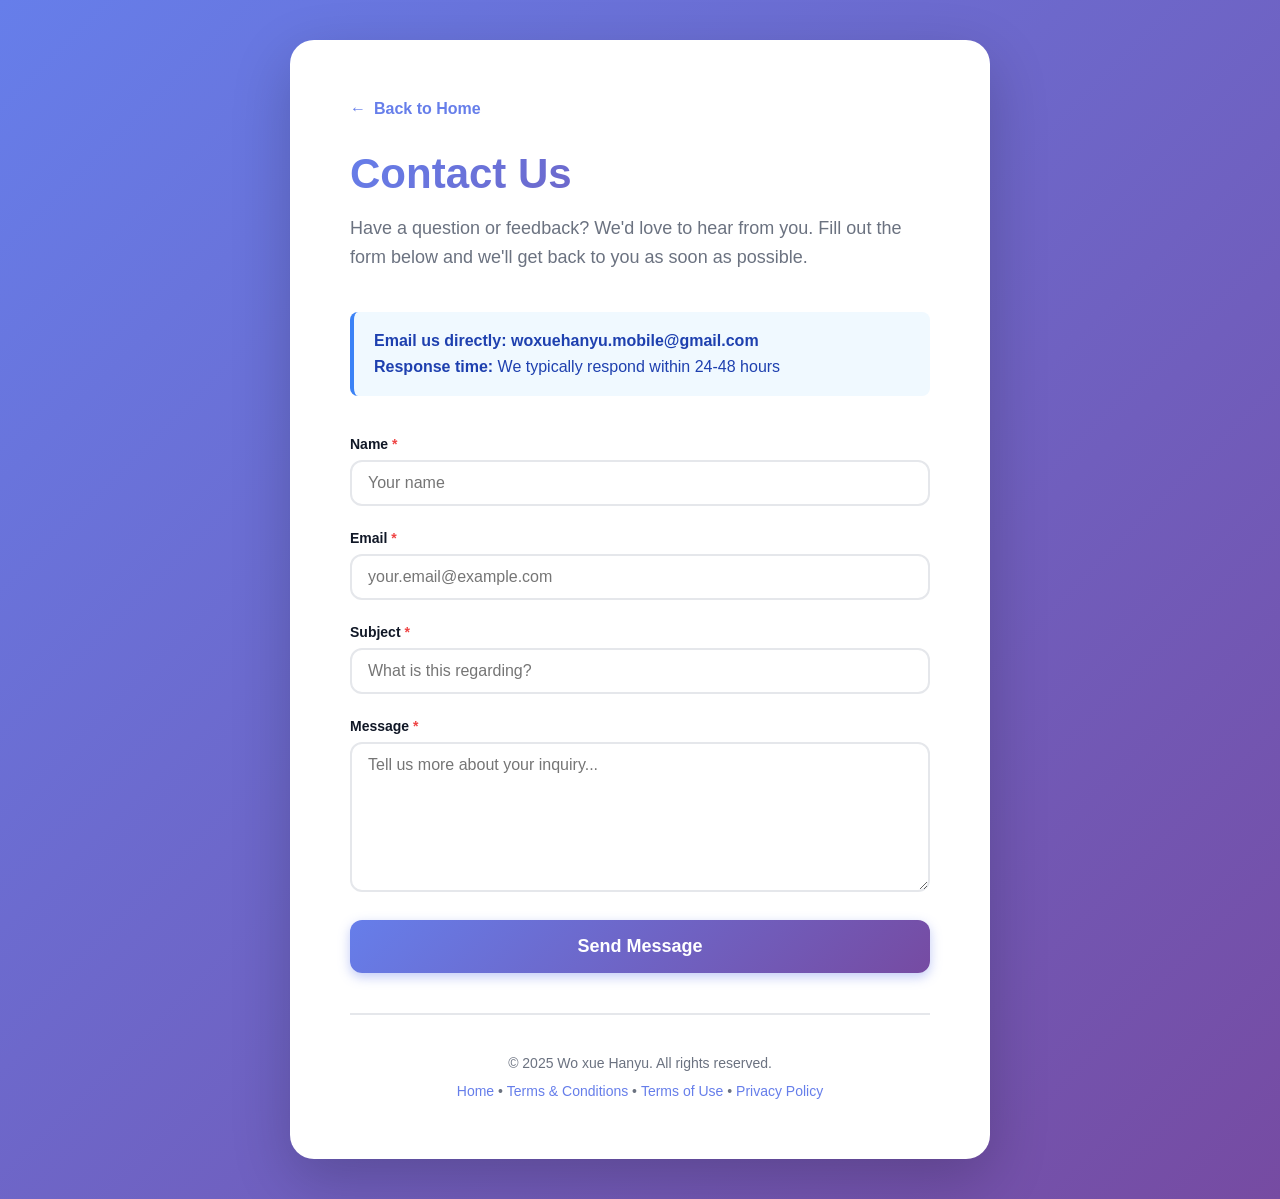
==== contact/index.html @ c4d93217 "add contact page" ====
<!DOCTYPE html>
<html lang="en">
<head>
  <meta charset="UTF-8">
  <meta name="viewport" content="width=device-width, initial-scale=1.0">
  <title>Contact Us - Wo xue Hanyu</title>
  <meta name="description" content="Get in touch with Wo xue Hanyu. We're here to help with any questions or feedback.">
  <link rel="icon" href="/assets/app_icon.png">

  <!-- Smart App Banner for iOS -->
  <meta name="apple-itunes-app" content="app-id=6754384426">

  <style>
    * {
      margin: 0;
      padding: 0;
      box-sizing: border-box;
    }

    body {
      font-family: -apple-system, BlinkMacSystemFont, 'Segoe UI', Roboto, Oxygen, Ubuntu, sans-serif;
      background: linear-gradient(135deg, #667eea 0%, #764ba2 100%);
      min-height: 100vh;
      color: #111827;
      padding: 40px 20px;
    }

    body.smart-banner-visible {
      padding-top: 116px;
    }

    /* Smart App Banner */
    .smart-banner {
      position: fixed;
      top: 0;
      left: 0;
      right: 0;
      background: white;
      border-bottom: 1px solid #e5e7eb;
      padding: 12px 16px;
      display: flex;
      align-items: center;
      gap: 12px;
      z-index: 9999;
      box-shadow: 0 2px 8px rgba(0,0,0,0.1);
      transform: translateY(-100%);
      transition: transform 0.3s ease;
    }

    .smart-banner.show {
      transform: translateY(0);
    }

    .smart-banner.hidden {
      display: none;
    }

    .smart-banner-icon {
      width: 48px;
      height: 48px;
      border-radius: 10px;
      flex-shrink: 0;
    }

    .smart-banner-info {
      flex: 1;
      min-width: 0;
    }

    .smart-banner-title {
      font-weight: 600;
      font-size: 14px;
      color: #111827;
      margin-bottom: 2px;
    }

    .smart-banner-subtitle {
      font-size: 12px;
      color: #6b7280;
    }

    .smart-banner-button {
      padding: 8px 20px;
      background: #667eea;
      color: white;
      border: none;
      border-radius: 20px;
      font-weight: 600;
      font-size: 14px;
      cursor: pointer;
      white-space: nowrap;
      flex-shrink: 0;
      transition: background 0.2s;
    }

    .smart-banner-button:hover {
      background: #5568d3;
    }

    .smart-banner-close {
      background: none;
      border: none;
      color: #9ca3af;
      font-size: 24px;
      cursor: pointer;
      padding: 0;
      width: 24px;
      height: 24px;
      display: flex;
      align-items: center;
      justify-content: center;
      flex-shrink: 0;
      line-height: 1;
    }

    .smart-banner-close:hover {
      color: #6b7280;
    }

    .container {
      max-width: 700px;
      margin: 0 auto;
      background: white;
      border-radius: 24px;
      padding: 60px;
      box-shadow: 0 20px 60px rgba(0,0,0,0.2);
      animation: fadeInUp 0.8s ease-out;
    }

    @keyframes fadeInUp {
      from {
        opacity: 0;
        transform: translateY(40px);
      }
      to {
        opacity: 1;
        transform: translateY(0);
      }
    }

    .back-link {
      display: inline-flex;
      align-items: center;
      gap: 8px;
      color: #667eea;
      text-decoration: none;
      font-weight: 600;
      margin-bottom: 32px;
      transition: all 0.2s ease;
    }

    .back-link:hover {
      color: #764ba2;
      transform: translateX(-4px);
    }

    h1 {
      font-size: 42px;
      font-weight: 800;
      background: linear-gradient(135deg, #667eea, #764ba2);
      -webkit-background-clip: text;
      -webkit-text-fill-color: transparent;
      background-clip: text;
      margin-bottom: 16px;
    }

    .subtitle {
      color: #6b7280;
      font-size: 18px;
      margin-bottom: 40px;
      line-height: 1.6;
    }

    .contact-info {
      background: #f0f9ff;
      border-left: 4px solid #3b82f6;
      padding: 20px;
      margin-bottom: 40px;
      border-radius: 8px;
    }

    .contact-info p {
      margin-bottom: 8px;
      color: #1e40af;
      font-size: 16px;
    }

    .contact-info p:last-child {
      margin-bottom: 0;
    }

    .contact-info a {
      color: #1e40af;
      font-weight: 600;
      text-decoration: none;
    }

    .contact-info a:hover {
      text-decoration: underline;
    }

    .form-group {
      margin-bottom: 24px;
    }

    label {
      display: block;
      font-weight: 600;
      color: #111827;
      margin-bottom: 8px;
      font-size: 14px;
    }

    input[type="text"],
    input[type="email"],
    textarea {
      width: 100%;
      padding: 12px 16px;
      border: 2px solid #e5e7eb;
      border-radius: 12px;
      font-size: 16px;
      font-family: inherit;
      transition: all 0.2s;
      background: white;
    }

    input[type="text"]:focus,
    input[type="email"]:focus,
    textarea:focus {
      outline: none;
      border-color: #667eea;
      box-shadow: 0 0 0 3px rgba(102, 126, 234, 0.1);
    }

    textarea {
      resize: vertical;
      min-height: 150px;
    }

    .required {
      color: #ef4444;
    }

    .submit-btn {
      width: 100%;
      padding: 16px 32px;
      background: linear-gradient(135deg, #667eea, #764ba2);
      color: white;
      border: none;
      border-radius: 12px;
      font-weight: 600;
      font-size: 18px;
      cursor: pointer;
      transition: all 0.3s ease;
      box-shadow: 0 4px 12px rgba(102, 126, 234, 0.4);
    }

    .submit-btn:hover {
      transform: translateY(-2px);
      box-shadow: 0 6px 20px rgba(102, 126, 234, 0.5);
    }

    .submit-btn:active {
      transform: translateY(0);
    }

    .submit-btn:disabled {
      background: #9ca3af;
      cursor: not-allowed;
      transform: none;
    }

    .success-message {
      background: #d1fae5;
      border-left: 4px solid #10b981;
      padding: 16px 20px;
      margin-bottom: 24px;
      border-radius: 8px;
      color: #065f46;
      display: none;
    }

    .success-message.show {
      display: block;
    }

    footer {
      text-align: center;
      margin-top: 40px;
      padding-top: 40px;
      border-top: 2px solid #e5e7eb;
      color: #6b7280;
      font-size: 14px;
    }

    footer a {
      color: #667eea;
      text-decoration: none;
      font-weight: 500;
      transition: color 0.2s;
    }

    footer a:hover {
      color: #764ba2;
    }

    @media (max-width: 768px) {
      .container {
        padding: 40px 28px;
      }

      h1 {
        font-size: 32px;
      }

      .subtitle {
        font-size: 16px;
      }
    }
  </style>
</head>
<body>
  <!-- Smart App Banner -->
  <div class="smart-banner" id="smartBanner">
    <img src="/assets/app_icon.png" alt="App Icon" class="smart-banner-icon">
    <div class="smart-banner-info">
      <div class="smart-banner-title">Wo xue Hanyu</div>
      <div class="smart-banner-subtitle" id="bannerSubtitle">Get the app</div>
    </div>
    <button class="smart-banner-button" id="bannerButton">VIEW</button>
    <button class="smart-banner-close" id="bannerClose">&times;</button>
  </div>

  <div class="container">
    <a href="/" class="back-link">
      <span>←</span>
      <span>Back to Home</span>
    </a>

    <h1>Contact Us</h1>
    <p class="subtitle">Have a question or feedback? We'd love to hear from you. Fill out the form below and we'll get back to you as soon as possible.</p>

    <div class="contact-info">
      <p><strong>Email us directly:</strong> <a href="mailto:woxuehanyu.mobile@gmail.com">woxuehanyu.mobile@gmail.com</a></p>
      <p><strong>Response time:</strong> We typically respond within 24-48 hours</p>
    </div>

    <div class="success-message" id="successMessage">
      Thank you for your message! We'll get back to you soon.
    </div>

    <form id="contactForm" method="POST">
      <div class="form-group">
        <label for="name">Name <span class="required">*</span></label>
        <input type="text" id="name" name="name" required placeholder="Your name">
      </div>

      <div class="form-group">
        <label for="email">Email <span class="required">*</span></label>
        <input type="email" id="email" name="email" required placeholder="your.email@example.com">
      </div>

      <div class="form-group">
        <label for="subject">Subject <span class="required">*</span></label>
        <input type="text" id="subject" name="subject" required placeholder="What is this regarding?">
      </div>

      <div class="form-group">
        <label for="message">Message <span class="required">*</span></label>
        <textarea id="message" name="message" required placeholder="Tell us more about your inquiry..."></textarea>
      </div>

      <button type="submit" class="submit-btn" id="submitBtn">Send Message</button>
    </form>

    <footer>
      <p>&copy; 2025 Wo xue Hanyu. All rights reserved.</p>
      <p style="margin-top: 12px;">
        <a href="/">Home</a> •
        <a href="/terms_and_conditions">Terms & Conditions</a> •
        <a href="/EULA">Terms of Use</a> •
        <a href="/privacy_policy">Privacy Policy</a>
      </p>
    </footer>
  </div>

  <script>
    // Smart App Banner
    (function() {
      const banner = document.getElementById('smartBanner');
      const bannerButton = document.getElementById('bannerButton');
      const bannerClose = document.getElementById('bannerClose');
      const bannerSubtitle = document.getElementById('bannerSubtitle');

      const bannerDismissed = localStorage.getItem('smartBannerDismissed');
      if (bannerDismissed) {
        banner.classList.add('hidden');
        return;
      }

      const userAgent = navigator.userAgent || navigator.vendor || window.opera;
      const isIOS = /iPad|iPhone|iPod/.test(userAgent) && !window.MSStream;
      const isAndroid = /android/i.test(userAgent);

      const universalLink = 'https://woxuehanyu.site/app';
      const appStoreLink = 'https://apps.apple.com/app/id6754384426';
      const playStoreLink = 'https://play.google.com/store/apps/details?id=com.woxuehanyu.prod';

      if (isIOS || isAndroid) {
        setTimeout(() => {
          banner.classList.add('show');
          document.body.classList.add('smart-banner-visible');
        }, 500);

        if (isIOS) {
          bannerSubtitle.textContent = 'Free - On the App Store';
        } else if (isAndroid) {
          bannerSubtitle.textContent = 'Free - On Google Play';
        }

        bannerButton.addEventListener('click', () => {
          window.location.href = universalLink;
          setTimeout(() => {
            if (isIOS) {
              window.location.href = appStoreLink;
            } else if (isAndroid) {
              window.location.href = playStoreLink;
            }
          }, 1500);
        });

        bannerClose.addEventListener('click', () => {
          banner.classList.remove('show');
          setTimeout(() => {
            banner.classList.add('hidden');
            document.body.classList.remove('smart-banner-visible');
          }, 300);
          localStorage.setItem('smartBannerDismissed', 'true');
        });
      } else {
        banner.classList.add('hidden');
      }
    })();

    // Contact Form Handling
    const form = document.getElementById('contactForm');
    const submitBtn = document.getElementById('submitBtn');
    const successMessage = document.getElementById('successMessage');

    form.addEventListener('submit', function(e) {
      e.preventDefault();

      // Get form data
      const formData = new FormData(form);
      const name = formData.get('name');
      const email = formData.get('email');
      const subject = formData.get('subject');
      const message = formData.get('message');

      // Create mailto link with form data
      const mailtoLink = `mailto:woxuehanyu.mobile@gmail.com?subject=${encodeURIComponent(subject)}&body=${encodeURIComponent(
        `Name: ${name}\nEmail: ${email}\n\nMessage:\n${message}`
      )}`;

      // Open user's email client
      window.location.href = mailtoLink;

      // Show success message
      setTimeout(() => {
        successMessage.classList.add('show');
        form.reset();

        // Hide success message after 5 seconds
        setTimeout(() => {
          successMessage.classList.remove('show');
        }, 5000);
      }, 500);
    });
  </script>
</body>
</html>
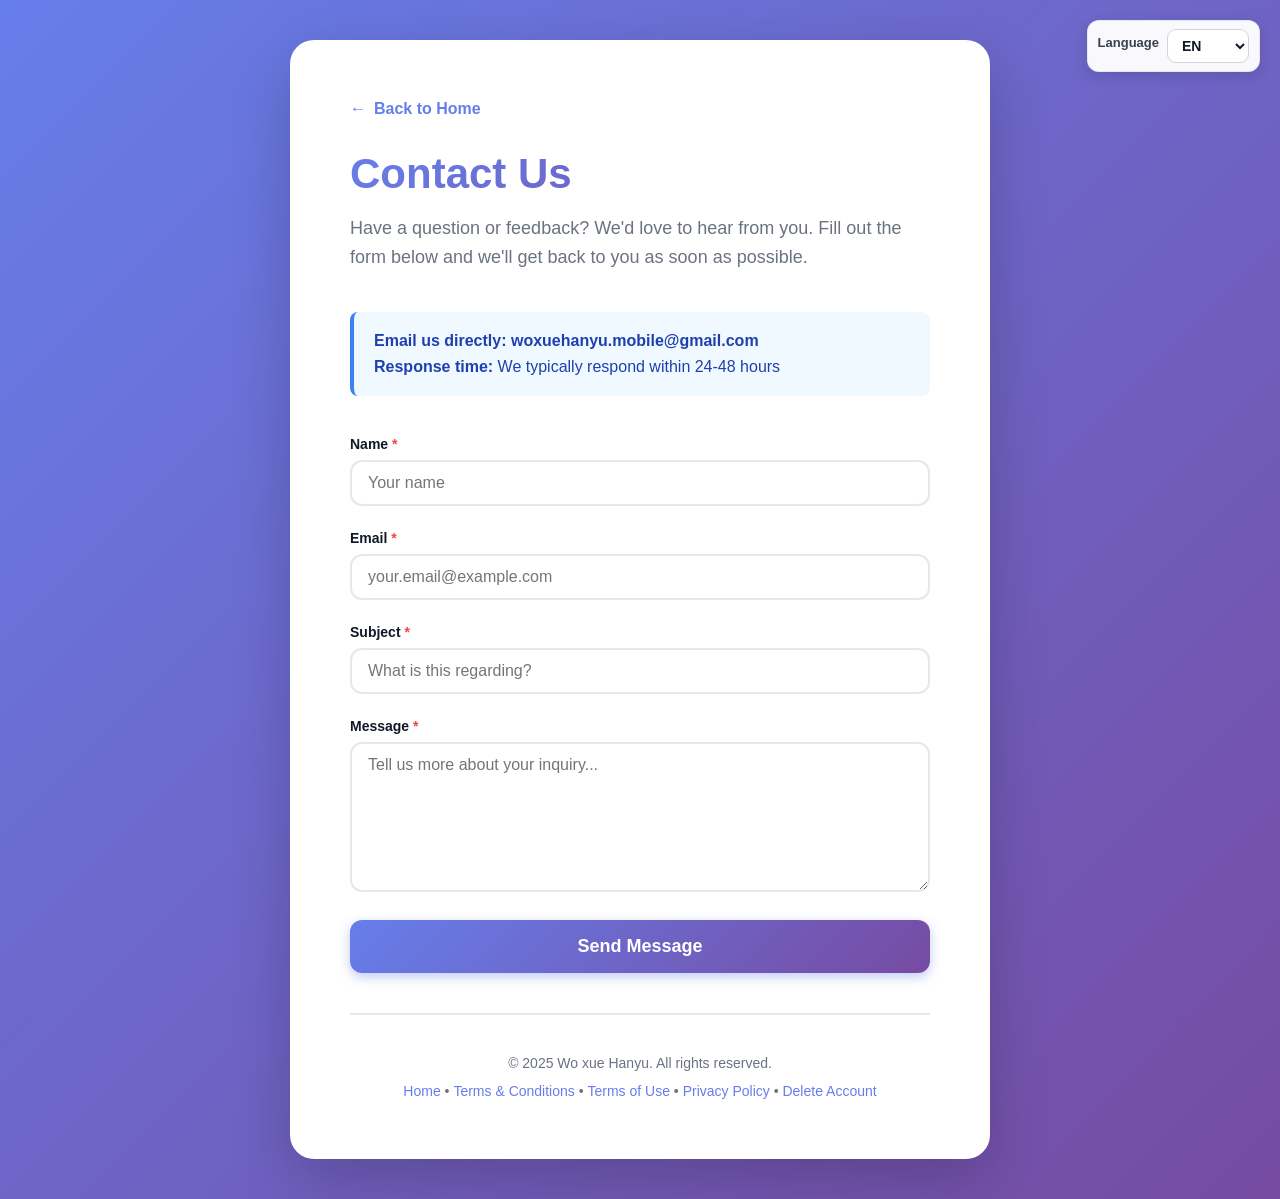
==== commit 84038c21: "language selectiion" ====
--- a/contact/index.html
+++ b/contact/index.html
@@ -318,6 +318,9 @@
       }
     }
   </style>
+  <link rel="stylesheet" href="/assets/language.css">
+  <script src="/assets/language.js" defer></script>
+
 </head>
 <body>
   <!-- Smart App Banner -->
@@ -334,15 +337,15 @@
   <div class="container">
     <a href="/" class="back-link">
       <span>←</span>
-      <span>Back to Home</span>
+      <span id="backText">Back to Home</span>
     </a>
 
-    <h1>Contact Us</h1>
-    <p class="subtitle">Have a question or feedback? We'd love to hear from you. Fill out the form below and we'll get back to you as soon as possible.</p>
+    <h1 id="pageTitle">Contact Us</h1>
+    <p class="subtitle" id="subtitle">Have a question or feedback? We'd love to hear from you. Fill out the form below and we'll get back to you as soon as possible.</p>
 
     <div class="contact-info">
-      <p><strong>Email us directly:</strong> <a href="mailto:woxuehanyu.mobile@gmail.com">woxuehanyu.mobile@gmail.com</a></p>
-      <p><strong>Response time:</strong> We typically respond within 24-48 hours</p>
+      <p><strong id="directEmailLabel">Email us directly:</strong> <a href="mailto:woxuehanyu.mobile@gmail.com">woxuehanyu.mobile@gmail.com</a></p>
+      <p><strong id="responseLabel">Response time:</strong> <span id="responseText">We typically respond within 24-48 hours</span></p>
     </div>
 
     <div class="success-message" id="successMessage">
@@ -351,22 +354,22 @@
 
     <form id="contactForm" method="POST">
       <div class="form-group">
-        <label for="name">Name <span class="required">*</span></label>
+        <label for="name" id="nameLabel">Name <span class="required">*</span></label>
         <input type="text" id="name" name="name" required placeholder="Your name">
       </div>
 
       <div class="form-group">
-        <label for="email">Email <span class="required">*</span></label>
+        <label for="email" id="emailLabel">Email <span class="required">*</span></label>
         <input type="email" id="email" name="email" required placeholder="your.email@example.com">
       </div>
 
       <div class="form-group">
-        <label for="subject">Subject <span class="required">*</span></label>
+        <label for="subject" id="subjectLabel">Subject <span class="required">*</span></label>
         <input type="text" id="subject" name="subject" required placeholder="What is this regarding?">
       </div>
 
       <div class="form-group">
-        <label for="message">Message <span class="required">*</span></label>
+        <label for="message" id="messageLabel">Message <span class="required">*</span></label>
         <textarea id="message" name="message" required placeholder="Tell us more about your inquiry..."></textarea>
       </div>
 
@@ -374,17 +377,99 @@
     </form>
 
     <footer>
-      <p>&copy; 2025 Wo xue Hanyu. All rights reserved.</p>
+      <p id="footerCopyright">&copy; 2025 Wo xue Hanyu. All rights reserved.</p>
       <p style="margin-top: 12px;">
-        <a href="/">Home</a> •
-        <a href="/terms_and_conditions">Terms & Conditions</a> •
-        <a href="/EULA">Terms of Use</a> •
-        <a href="/privacy_policy">Privacy Policy</a>
+        <a href="/" id="footerHome">Home</a> •
+        <a href="/terms_and_conditions" id="footerTermsConditions">Terms & Conditions</a> •
+        <a href="/EULA" id="footerTerms">Terms of Use</a> •
+        <a href="/privacy_policy" id="footerPrivacy">Privacy Policy</a> •
+        <a href="/delete-account" id="footerDelete">Delete Account</a>
       </p>
     </footer>
   </div>
 
   <script>
+    const contactTranslations = {
+      en: {
+        title: 'Contact Us - Wo xue Hanyu',
+        back: 'Back to Home',
+        pageTitle: 'Contact Us',
+        subtitle: "Have a question or feedback? We'd love to hear from you. Fill out the form below and we'll get back to you as soon as possible.",
+        directEmail: 'Email us directly:',
+        responseLabel: 'Response time:',
+        response: 'We typically respond within 24-48 hours',
+        success: "Thank you for your message! We'll get back to you soon.",
+        name: 'Name <span class="required">*</span>',
+        email: 'Email <span class="required">*</span>',
+        subject: 'Subject <span class="required">*</span>',
+        message: 'Message <span class="required">*</span>',
+        namePlaceholder: 'Your name',
+        emailPlaceholder: 'your.email@example.com',
+        subjectPlaceholder: 'What is this regarding?',
+        messagePlaceholder: 'Tell us more about your inquiry...',
+        send: 'Send Message',
+        footer: '© 2025 Wo xue Hanyu. All rights reserved.',
+        home: 'Home',
+        termsConditions: 'Terms & Conditions',
+        terms: 'Terms of Use',
+        privacy: 'Privacy Policy',
+        deleteAccount: 'Delete Account'
+      },
+      vi: {
+        title: 'Liên Hệ - Wo xue Hanyu',
+        back: 'Về trang chủ',
+        pageTitle: 'Liên Hệ',
+        subtitle: 'Bạn có câu hỏi hoặc góp ý? Hãy gửi thông tin bên dưới, chúng tôi sẽ phản hồi sớm nhất có thể.',
+        directEmail: 'Gửi email trực tiếp:',
+        responseLabel: 'Thời gian phản hồi:',
+        response: 'Chúng tôi thường phản hồi trong vòng 24-48 giờ',
+        success: 'Cảm ơn bạn đã gửi tin nhắn! Chúng tôi sẽ phản hồi sớm.',
+        name: 'Tên <span class="required">*</span>',
+        email: 'Email <span class="required">*</span>',
+        subject: 'Chủ đề <span class="required">*</span>',
+        message: 'Nội dung <span class="required">*</span>',
+        namePlaceholder: 'Tên của bạn',
+        emailPlaceholder: 'email.cua.ban@example.com',
+        subjectPlaceholder: 'Bạn muốn liên hệ về vấn đề gì?',
+        messagePlaceholder: 'Hãy cho chúng tôi biết thêm về yêu cầu của bạn...',
+        send: 'Gửi Tin Nhắn',
+        footer: '© 2025 Wo xue Hanyu. Bảo lưu mọi quyền.',
+        home: 'Trang chủ',
+        termsConditions: 'Điều Khoản & Điều Kiện',
+        terms: 'Điều Khoản Sử Dụng',
+        privacy: 'Chính Sách Bảo Mật',
+        deleteAccount: 'Xóa Tài Khoản'
+      }
+    };
+
+    window.applyLanguage = function(lang) {
+      const t = contactTranslations[lang] || contactTranslations.en;
+      document.documentElement.lang = contactTranslations[lang] ? lang : 'en';
+      document.title = t.title;
+      document.getElementById('backText').textContent = t.back;
+      document.getElementById('pageTitle').textContent = t.pageTitle;
+      document.getElementById('subtitle').textContent = t.subtitle;
+      document.getElementById('directEmailLabel').textContent = t.directEmail;
+      document.getElementById('responseLabel').textContent = t.responseLabel;
+      document.getElementById('responseText').textContent = t.response;
+      document.getElementById('successMessage').textContent = t.success;
+      document.getElementById('nameLabel').innerHTML = t.name;
+      document.getElementById('emailLabel').innerHTML = t.email;
+      document.getElementById('subjectLabel').innerHTML = t.subject;
+      document.getElementById('messageLabel').innerHTML = t.message;
+      document.getElementById('name').placeholder = t.namePlaceholder;
+      document.getElementById('email').placeholder = t.emailPlaceholder;
+      document.getElementById('subject').placeholder = t.subjectPlaceholder;
+      document.getElementById('message').placeholder = t.messagePlaceholder;
+      document.getElementById('submitBtn').textContent = t.send;
+      document.getElementById('footerCopyright').textContent = t.footer;
+      document.getElementById('footerHome').textContent = t.home;
+      document.getElementById('footerTermsConditions').textContent = t.termsConditions;
+      document.getElementById('footerTerms').textContent = t.terms;
+      document.getElementById('footerPrivacy').textContent = t.privacy;
+      document.getElementById('footerDelete').textContent = t.deleteAccount;
+    };
+
     // Smart App Banner
     (function() {
       const banner = document.getElementById('smartBanner');
--- a/assets/language.css
+++ b/assets/language.css
@@ -0,0 +1,58 @@
+.language-select-wrap {
+  position: fixed;
+  top: 20px;
+  right: 20px;
+  z-index: 10000;
+  display: flex;
+  align-items: center;
+  gap: 8px;
+  padding: 8px 10px;
+  border: 1px solid rgba(229, 231, 235, 0.9);
+  border-radius: 12px;
+  background: rgba(255, 255, 255, 0.96);
+  box-shadow: 0 4px 14px rgba(17, 24, 39, 0.14);
+}
+
+.language-select-wrap label {
+  color: #374151;
+  font-size: 13px;
+  font-weight: 700;
+}
+
+.language-select-wrap select {
+  min-width: 82px;
+  border: 1px solid #d1d5db;
+  border-radius: 9px;
+  background: white;
+  color: #111827;
+  cursor: pointer;
+  font: inherit;
+  font-size: 14px;
+  font-weight: 600;
+  padding: 7px 30px 7px 10px;
+}
+
+.language-select-wrap select:focus {
+  outline: 2px solid rgba(102, 126, 234, 0.35);
+  outline-offset: 2px;
+}
+
+body.smart-banner-visible .language-select-wrap {
+  top: 96px;
+}
+
+@media (max-width: 560px) {
+  .language-select-wrap {
+    top: 12px;
+    right: 12px;
+    padding: 6px 8px;
+  }
+
+  .language-select-wrap label {
+    display: none;
+  }
+
+  body.smart-banner-visible .language-select-wrap {
+    top: 88px;
+  }
+}
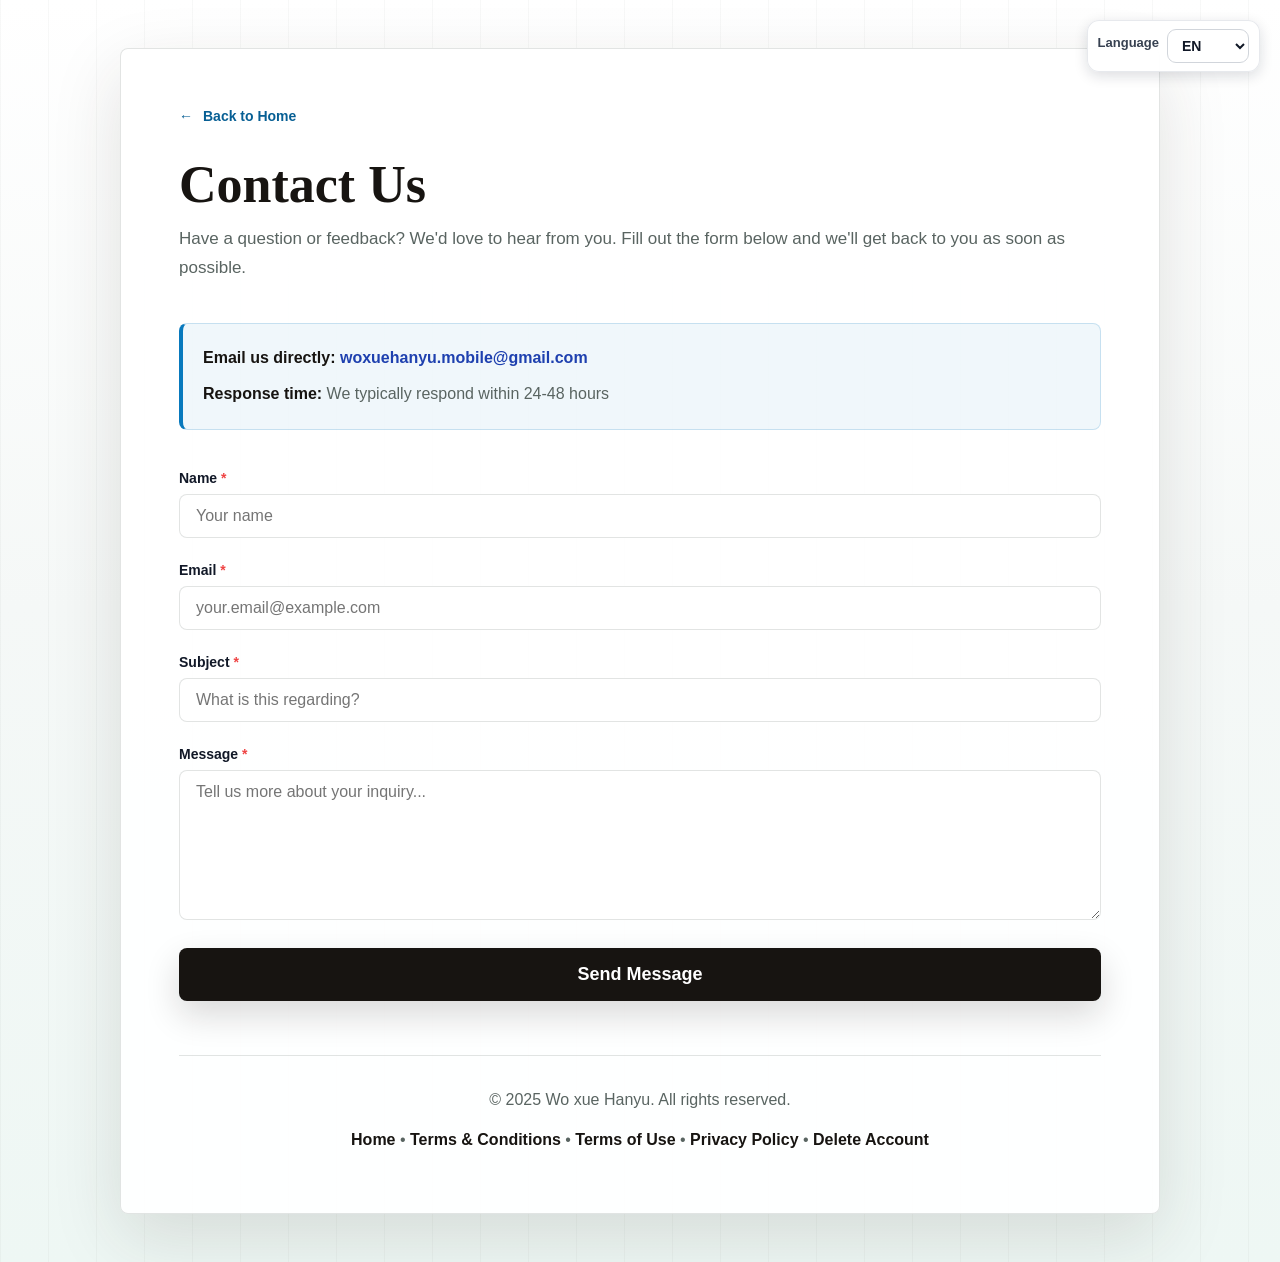
==== commit d993840b: "v" ====
--- a/contact/index.html
+++ b/contact/index.html
@@ -318,6 +318,7 @@
       }
     }
   </style>
+  <link rel="stylesheet" href="/assets/legal-pages.css">
   <link rel="stylesheet" href="/assets/language.css">
   <script src="/assets/language.js" defer></script>
 
--- a/assets/legal-pages.css
+++ b/assets/legal-pages.css
@@ -0,0 +1,253 @@
+:root {
+  color-scheme: light;
+  --legal-bg: #f5f8f7;
+  --legal-surface: #ffffff;
+  --legal-ink: #171411;
+  --legal-muted: #596461;
+  --legal-line: rgba(20, 33, 29, 0.12);
+  --legal-blue: #0879bd;
+  --legal-blue-strong: #075f94;
+  --legal-red: #bf3630;
+  --legal-shadow: 0 24px 70px rgba(50, 42, 33, 0.13);
+  --legal-radius: 8px;
+}
+
+body {
+  min-height: 100vh;
+  padding: 48px 20px !important;
+  background:
+    linear-gradient(90deg, rgba(20, 33, 29, 0.032) 1px, transparent 1px),
+    linear-gradient(180deg, #ffffff 0%, var(--legal-bg) 48%, #eef7f4 100%) !important;
+  background-size: 48px 48px, auto !important;
+  color: var(--legal-ink) !important;
+  font-family: ui-sans-serif, -apple-system, BlinkMacSystemFont, "Segoe UI", sans-serif !important;
+}
+
+body.smart-banner-visible {
+  padding-top: 124px !important;
+}
+
+.smart-banner {
+  background: rgba(255, 255, 255, 0.96) !important;
+  border-bottom: 1px solid var(--legal-line) !important;
+  box-shadow: 0 10px 32px rgba(23, 20, 17, 0.12) !important;
+  backdrop-filter: blur(14px);
+}
+
+.smart-banner-title {
+  color: var(--legal-ink) !important;
+  font-weight: 800 !important;
+}
+
+.smart-banner-subtitle {
+  color: var(--legal-muted) !important;
+}
+
+.smart-banner-button {
+  border-radius: 999px !important;
+  background: var(--legal-blue) !important;
+  font-weight: 800 !important;
+}
+
+.smart-banner-close {
+  color: var(--legal-muted) !important;
+}
+
+.container {
+  width: min(100%, 1040px) !important;
+  max-width: 1040px !important;
+  margin: 0 auto !important;
+  padding: 58px !important;
+  border: 1px solid var(--legal-line) !important;
+  border-radius: var(--legal-radius) !important;
+  background: rgba(255, 255, 255, 0.92) !important;
+  box-shadow: var(--legal-shadow) !important;
+  animation: none !important;
+}
+
+.back-link {
+  display: inline-flex !important;
+  align-items: center !important;
+  gap: 10px !important;
+  margin-bottom: 34px !important;
+  color: var(--legal-blue-strong) !important;
+  font-size: 14px !important;
+  font-weight: 850 !important;
+  text-decoration: none !important;
+}
+
+.back-link:hover {
+  color: var(--legal-red) !important;
+  transform: none !important;
+}
+
+h1 {
+  margin-bottom: 14px !important;
+  background: none !important;
+  -webkit-text-fill-color: currentColor !important;
+  color: var(--legal-ink) !important;
+  font-family: ui-serif, Georgia, "Times New Roman", serif !important;
+  font-size: 52px !important;
+  line-height: 1.02 !important;
+  font-weight: 900 !important;
+  letter-spacing: 0 !important;
+}
+
+h2 {
+  margin-top: 42px !important;
+  margin-bottom: 14px !important;
+  color: var(--legal-ink) !important;
+  font-family: ui-serif, Georgia, "Times New Roman", serif !important;
+  font-size: 30px !important;
+  line-height: 1.14 !important;
+  font-weight: 900 !important;
+  letter-spacing: 0 !important;
+}
+
+h3 {
+  margin-top: 28px !important;
+  margin-bottom: 10px !important;
+  color: var(--legal-ink) !important;
+  font-size: 18px !important;
+  line-height: 1.35 !important;
+  font-weight: 850 !important;
+}
+
+.last-updated,
+.subtitle,
+.lead {
+  color: var(--legal-muted) !important;
+  font-size: 17px !important;
+  line-height: 1.7 !important;
+}
+
+p,
+li {
+  color: var(--legal-muted) !important;
+  font-size: 16px !important;
+  line-height: 1.78 !important;
+}
+
+strong {
+  color: var(--legal-ink) !important;
+  font-weight: 850 !important;
+}
+
+a {
+  color: var(--legal-blue-strong);
+}
+
+hr {
+  border-top: 1px solid var(--legal-line) !important;
+}
+
+.intro,
+.notice,
+.highlight-box,
+.contact-info,
+.cta-box,
+.summary,
+.success-message,
+.link-box {
+  border: 1px solid rgba(8, 121, 189, 0.18) !important;
+  border-left: 4px solid var(--legal-blue) !important;
+  border-radius: var(--legal-radius) !important;
+  background: rgba(8, 121, 189, 0.06) !important;
+  box-shadow: none !important;
+}
+
+.section-card {
+  border: 1px solid var(--legal-line) !important;
+  border-radius: var(--legal-radius) !important;
+  background: rgba(255, 255, 255, 0.8) !important;
+}
+
+input[type="text"],
+input[type="email"],
+textarea {
+  border: 1px solid var(--legal-line) !important;
+  border-radius: var(--legal-radius) !important;
+  background: white !important;
+  color: var(--legal-ink) !important;
+}
+
+input[type="text"]:focus,
+input[type="email"]:focus,
+textarea:focus {
+  border-color: var(--legal-blue) !important;
+  box-shadow: 0 0 0 3px rgba(8, 121, 189, 0.12) !important;
+}
+
+.submit-btn,
+.button {
+  border-radius: var(--legal-radius) !important;
+  background: var(--legal-ink) !important;
+  color: white !important;
+  box-shadow: 0 14px 34px rgba(23, 20, 17, 0.16) !important;
+}
+
+.submit-btn:hover,
+.button:hover {
+  transform: translateY(-1px) !important;
+  box-shadow: 0 18px 42px rgba(23, 20, 17, 0.2) !important;
+}
+
+footer {
+  margin-top: 54px !important;
+  padding-top: 30px !important;
+  border-top: 1px solid var(--legal-line) !important;
+  color: var(--legal-muted) !important;
+}
+
+footer p {
+  color: var(--legal-muted) !important;
+}
+
+footer a {
+  color: var(--legal-ink) !important;
+  font-weight: 750 !important;
+}
+
+footer a:hover {
+  color: var(--legal-blue) !important;
+}
+
+.language-select-wrap {
+  top: 20px !important;
+  right: 20px !important;
+}
+
+body.smart-banner-visible .language-select-wrap {
+  top: 96px !important;
+}
+
+@media (max-width: 768px) {
+  body {
+    padding: 28px 14px !important;
+  }
+
+  body.smart-banner-visible {
+    padding-top: 108px !important;
+  }
+
+  .container {
+    padding: 34px 22px !important;
+  }
+
+  h1 {
+    font-size: 38px !important;
+  }
+
+  h2 {
+    font-size: 25px !important;
+  }
+
+  .language-select-wrap {
+    top: 12px !important;
+    right: 12px !important;
+  }
+
+  body.smart-banner-visible .language-select-wrap {
+    top: 88px !important;
+  }
+}
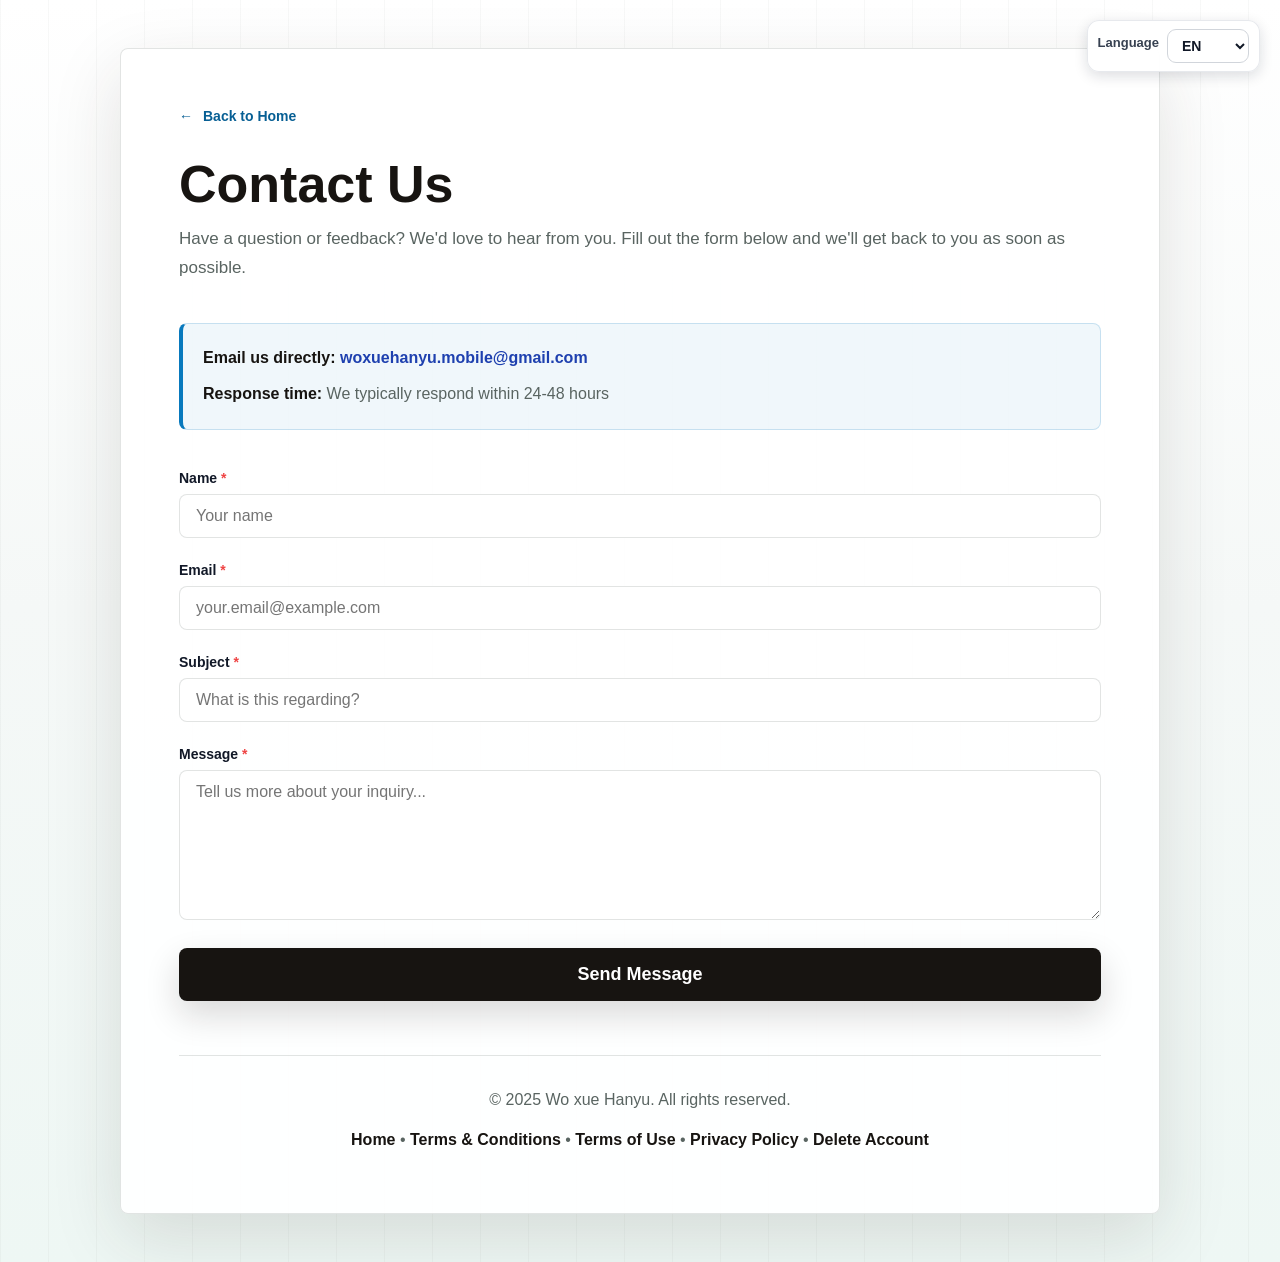
==== commit fdbda2f1: "update domain to .com" ====
--- a/contact/index.html
+++ b/contact/index.html
@@ -488,7 +488,7 @@
       const isIOS = /iPad|iPhone|iPod/.test(userAgent) && !window.MSStream;
       const isAndroid = /android/i.test(userAgent);
 
-      const universalLink = 'https://woxuehanyu.site/app';
+      const universalLink = 'https://woxuehanyu.com/app';
       const appStoreLink = 'https://apps.apple.com/app/id6754384426';
       const playStoreLink = 'https://play.google.com/store/apps/details?id=com.woxuehanyu.prod';
 
--- a/assets/legal-pages.css
+++ b/assets/legal-pages.css
@@ -10,6 +10,7 @@
   --legal-red: #bf3630;
   --legal-shadow: 0 24px 70px rgba(50, 42, 33, 0.13);
   --legal-radius: 8px;
+  --legal-font: ui-sans-serif, -apple-system, BlinkMacSystemFont, "Segoe UI", sans-serif;
 }
 
 body {
@@ -20,7 +21,7 @@
     linear-gradient(180deg, #ffffff 0%, var(--legal-bg) 48%, #eef7f4 100%) !important;
   background-size: 48px 48px, auto !important;
   color: var(--legal-ink) !important;
-  font-family: ui-sans-serif, -apple-system, BlinkMacSystemFont, "Segoe UI", sans-serif !important;
+  font-family: var(--legal-font) !important;
 }
 
 body.smart-banner-visible {
@@ -86,7 +87,7 @@
   background: none !important;
   -webkit-text-fill-color: currentColor !important;
   color: var(--legal-ink) !important;
-  font-family: ui-serif, Georgia, "Times New Roman", serif !important;
+  font-family: var(--legal-font) !important;
   font-size: 52px !important;
   line-height: 1.02 !important;
   font-weight: 900 !important;
@@ -97,7 +98,7 @@
   margin-top: 42px !important;
   margin-bottom: 14px !important;
   color: var(--legal-ink) !important;
-  font-family: ui-serif, Georgia, "Times New Roman", serif !important;
+  font-family: var(--legal-font) !important;
   font-size: 30px !important;
   line-height: 1.14 !important;
   font-weight: 900 !important;
